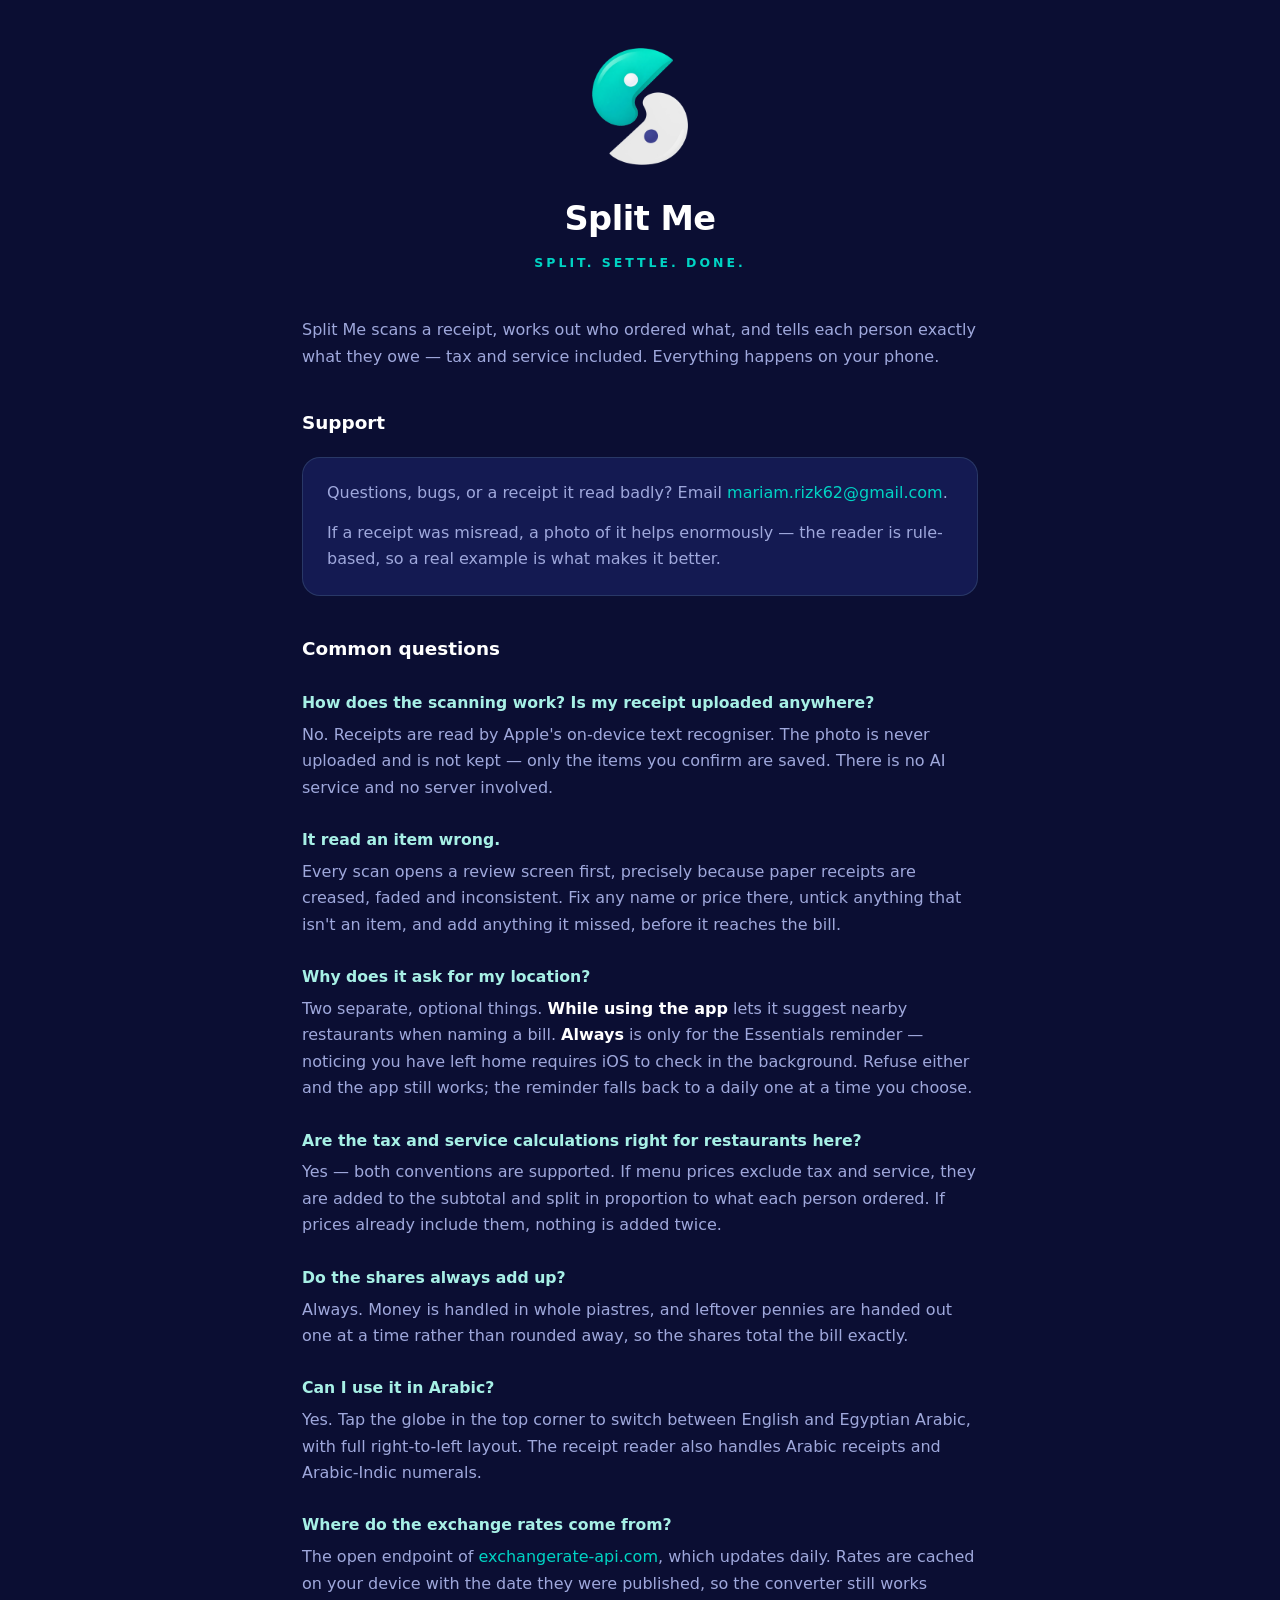
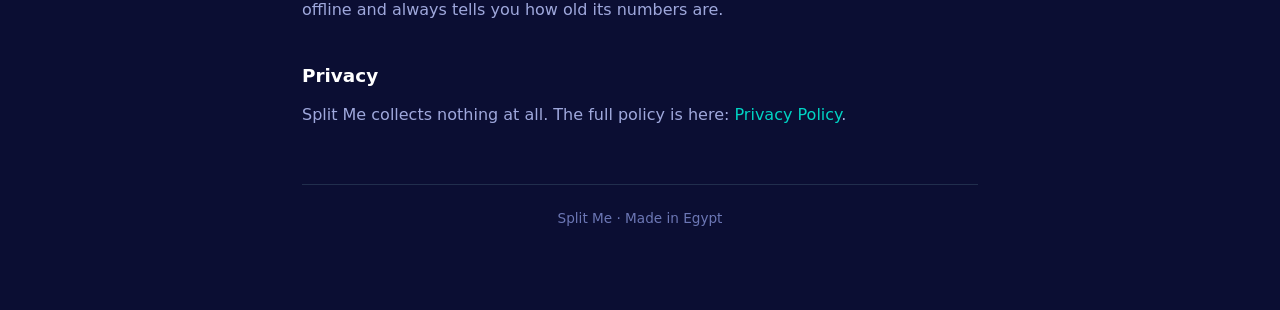
==== index.html @ 6c2bbd78 "Add Split Me support page and privacy policy Served at the repository root by GitHub Pages, providin" ====
<!doctype html>
<html lang="en">
<head>
<meta charset="utf-8">
<meta name="viewport" content="width=device-width, initial-scale=1">
<title>Split Me — Support</title>
<meta name="description" content="Support and help for Split Me, the receipt-scanning bill splitter.">
<link rel="icon" href="icon.png">
<link rel="stylesheet" href="style.css">
</head>
<body>
<div class="wrap">

  <header>
    <img src="logo.png" alt="Split Me">
    <h1>Split Me</h1>
    <p class="tagline">Split. Settle. Done.</p>
  </header>

  <p>Split Me scans a receipt, works out who ordered what, and tells each person
  exactly what they owe — tax and service included. Everything happens on your
  phone.</p>

  <h2>Support</h2>
  <div class="card">
    <p>Questions, bugs, or a receipt it read badly? Email
    <a href="mailto:mariam.rizk62@gmail.com">mariam.rizk62@gmail.com</a>.</p>
    <p>If a receipt was misread, a photo of it helps enormously — the reader is
    rule-based, so a real example is what makes it better.</p>
  </div>

  <h2>Common questions</h2>

  <h3>How does the scanning work? Is my receipt uploaded anywhere?</h3>
  <p>No. Receipts are read by Apple's on-device text recogniser. The photo is
  never uploaded and is not kept — only the items you confirm are saved. There is
  no AI service and no server involved.</p>

  <h3>It read an item wrong.</h3>
  <p>Every scan opens a review screen first, precisely because paper receipts are
  creased, faded and inconsistent. Fix any name or price there, untick anything
  that isn't an item, and add anything it missed, before it reaches the bill.</p>

  <h3>Why does it ask for my location?</h3>
  <p>Two separate, optional things. <strong>While using the app</strong> lets it
  suggest nearby restaurants when naming a bill. <strong>Always</strong> is only
  for the Essentials reminder — noticing you have left home requires iOS to check
  in the background. Refuse either and the app still works; the reminder falls
  back to a daily one at a time you choose.</p>

  <h3>Are the tax and service calculations right for restaurants here?</h3>
  <p>Yes — both conventions are supported. If menu prices exclude tax and
  service, they are added to the subtotal and split in proportion to what each
  person ordered. If prices already include them, nothing is added twice.</p>

  <h3>Do the shares always add up?</h3>
  <p>Always. Money is handled in whole piastres, and leftover pennies are handed
  out one at a time rather than rounded away, so the shares total the bill
  exactly.</p>

  <h3>Can I use it in Arabic?</h3>
  <p>Yes. Tap the globe in the top corner to switch between English and Egyptian
  Arabic, with full right-to-left layout. The receipt reader also handles Arabic
  receipts and Arabic-Indic numerals.</p>

  <h3>Where do the exchange rates come from?</h3>
  <p>The open endpoint of <a href="https://www.exchangerate-api.com">exchangerate-api.com</a>,
  which updates daily. Rates are cached on your device with the date they were
  published, so the converter still works offline and always tells you how old
  its numbers are.</p>

  <h2>Privacy</h2>
  <p>Split Me collects nothing at all. The full policy is here:
  <a href="privacy.html">Privacy Policy</a>.</p>

  <footer>
    Split Me · Made in Egypt
  </footer>

</div>
</body>
</html>
---- style.css ----
/* Split Me brand: navy ground, teal accent, mint highlights, coral for alerts. */
:root {
  --navy: #1a1f6b;
  --canvas: #0b0e33;
  --surface: #141a52;
  --teal: #00d4c4;
  --mint: #a7f0e6;
  --coral: #ff6b6b;
  --text: #ffffff;
  --muted: #9fa8dc;
  --faint: #6c77b5;
  --hairline: rgba(167, 240, 230, 0.14);
}
* { box-sizing: border-box; }
body {
  margin: 0;
  background: var(--canvas);
  color: var(--text);
  font: 16px/1.65 -apple-system, BlinkMacSystemFont, "Segoe UI", Inter, system-ui, sans-serif;
  -webkit-font-smoothing: antialiased;
}
.wrap { max-width: 720px; margin: 0 auto; padding: 48px 22px 80px; }
header { text-align: center; margin-bottom: 44px; }
header img { width: 96px; height: auto; }
h1 { font-size: 2.1rem; margin: 18px 0 6px; letter-spacing: -0.5px; }
.tagline {
  color: var(--teal); font-size: 0.78rem; font-weight: 600;
  letter-spacing: 3px; text-transform: uppercase; margin: 0;
}
h2 { font-size: 1.15rem; margin: 38px 0 10px; }
h3 { font-size: 0.98rem; margin: 26px 0 6px; color: var(--mint); }
p, li { color: var(--muted); }
p { margin: 0 0 14px; }
ul { padding-left: 20px; margin: 0 0 16px; }
li { margin-bottom: 7px; }
strong { color: var(--text); font-weight: 600; }
a { color: var(--teal); text-decoration: none; }
a:hover { text-decoration: underline; }
.card {
  background: var(--surface); border: 1px solid var(--hairline);
  border-radius: 18px; padding: 22px 24px; margin: 18px 0;
}
.card p:last-child, .card ul:last-child { margin-bottom: 0; }
.pill {
  display: inline-block; background: rgba(0, 212, 196, 0.16); color: var(--teal);
  border-radius: 999px; padding: 5px 13px; font-size: 0.78rem; font-weight: 600;
}
.notice {
  background: rgba(255, 107, 107, 0.12); border: 1px solid rgba(255, 107, 107, 0.35);
  border-radius: 14px; padding: 14px 18px; color: var(--text);
}
.notice p { color: var(--text); }
footer {
  margin-top: 56px; padding-top: 22px; border-top: 1px solid var(--hairline);
  color: var(--faint); font-size: 0.85rem; text-align: center;
}
.date { color: var(--faint); font-size: 0.85rem; }
@media (prefers-color-scheme: light) {
  /* The brand is dark-first; keep it dark rather than inventing a light theme. */
}
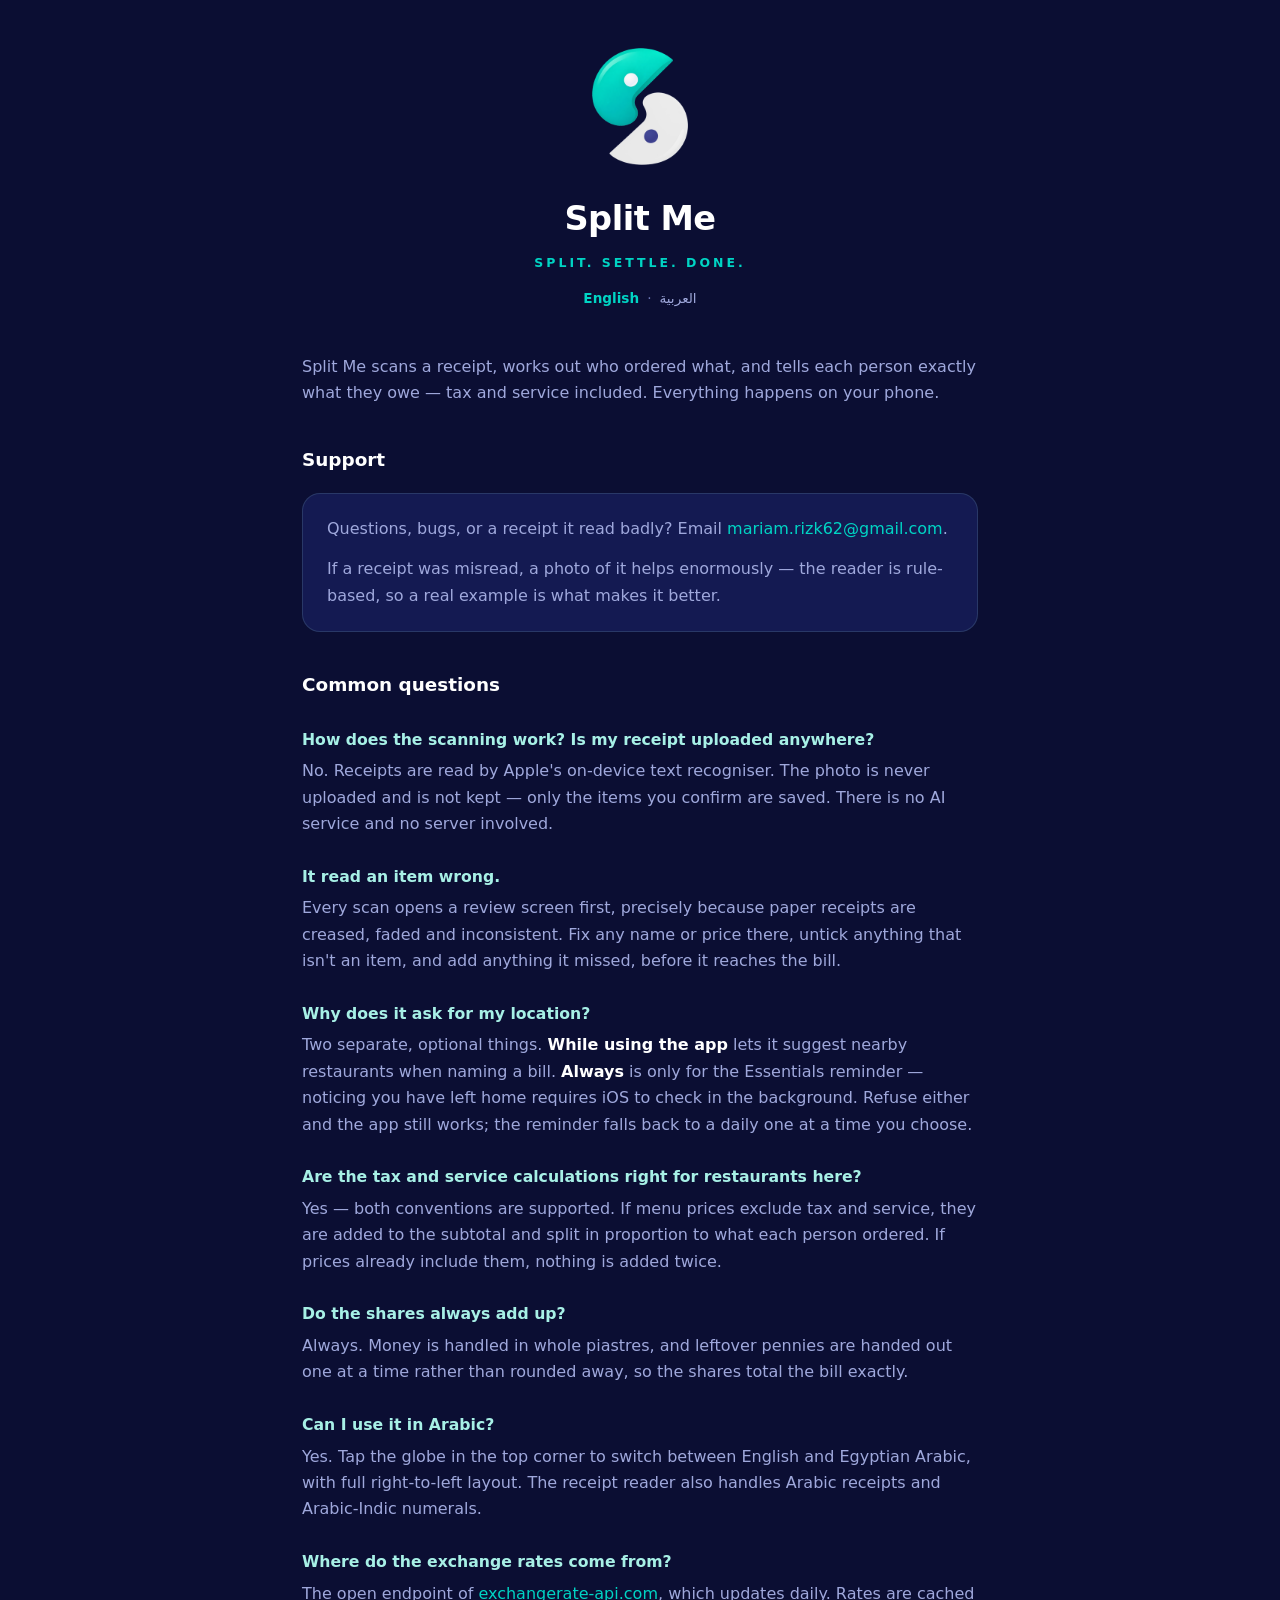
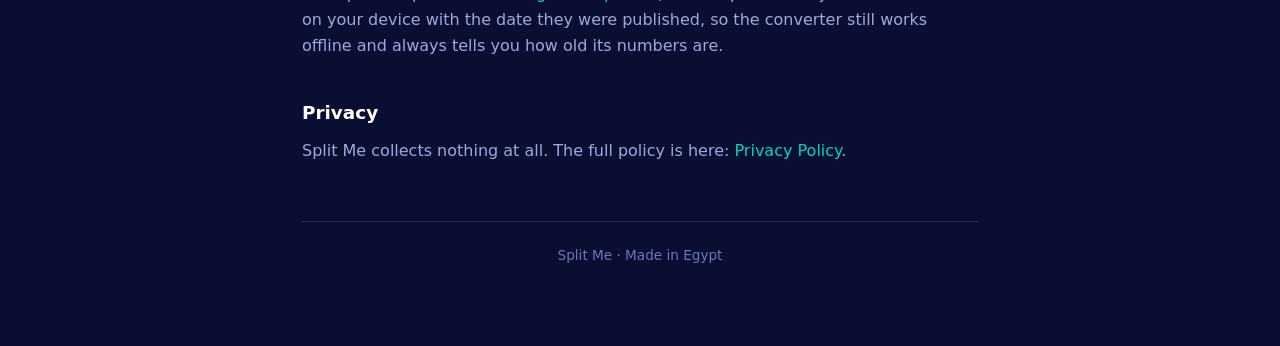
==== commit b31c0cb0: "Add Arabic support and privacy pages The app ships in Egyptian Arabic with full right-to-left layout" ====
--- a/index.html
+++ b/index.html
@@ -15,6 +15,7 @@
     <img src="logo.png" alt="Split Me">
     <h1>Split Me</h1>
     <p class="tagline">Split. Settle. Done.</p>
+    <p class="langs"><a class="on" href="index.html">English</a><span>·</span><a href="index-ar.html">العربية</a></p>
   </header>
 
   <p>Split Me scans a receipt, works out who ordered what, and tells each person
--- a/style.css
+++ b/style.css
@@ -31,7 +31,7 @@
 h3 { font-size: 0.98rem; margin: 26px 0 6px; color: var(--mint); }
 p, li { color: var(--muted); }
 p { margin: 0 0 14px; }
-ul { padding-left: 20px; margin: 0 0 16px; }
+ul { padding-inline-start: 20px; margin: 0 0 16px; }
 li { margin-bottom: 7px; }
 strong { color: var(--text); font-weight: 600; }
 a { color: var(--teal); text-decoration: none; }
@@ -58,3 +58,20 @@
 @media (prefers-color-scheme: light) {
   /* The brand is dark-first; keep it dark rather than inventing a light theme. */
 }
+
+/* Arabic: taller lines, and no letter-spacing anywhere — spacing breaks the
+   cursive joins between Arabic letters. */
+[dir="rtl"] body,
+body[dir="rtl"] {
+  font-family: -apple-system, BlinkMacSystemFont, "SF Arabic", "Segoe UI",
+               "Noto Naskh Arabic", "Geeza Pro", Tahoma, sans-serif;
+  line-height: 1.9;
+}
+[dir="rtl"] .tagline { letter-spacing: normal; }
+[dir="rtl"] h1 { letter-spacing: normal; }
+
+/* Language switch */
+.langs { text-align: center; margin-top: 14px; font-size: 0.85rem; }
+.langs a { color: var(--muted); }
+.langs a.on { color: var(--teal); font-weight: 600; }
+.langs span { color: var(--faint); margin: 0 8px; }
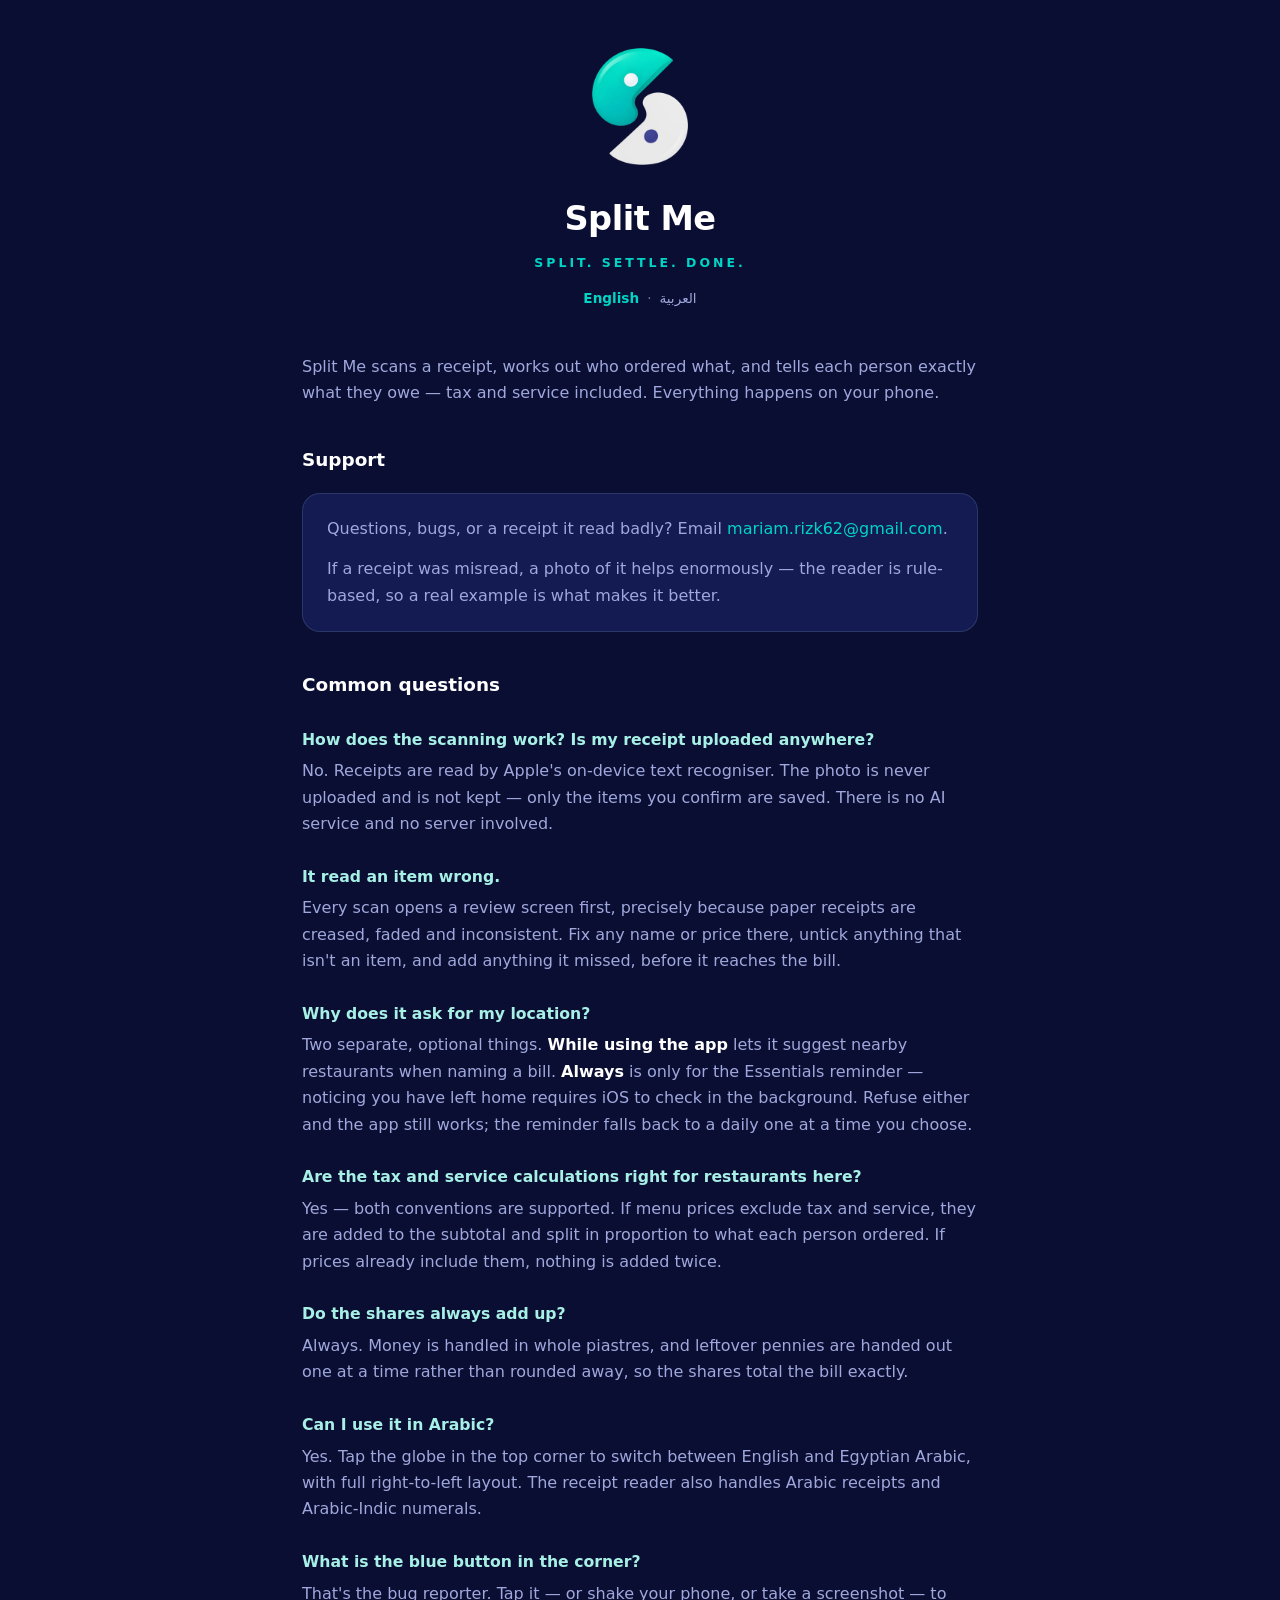
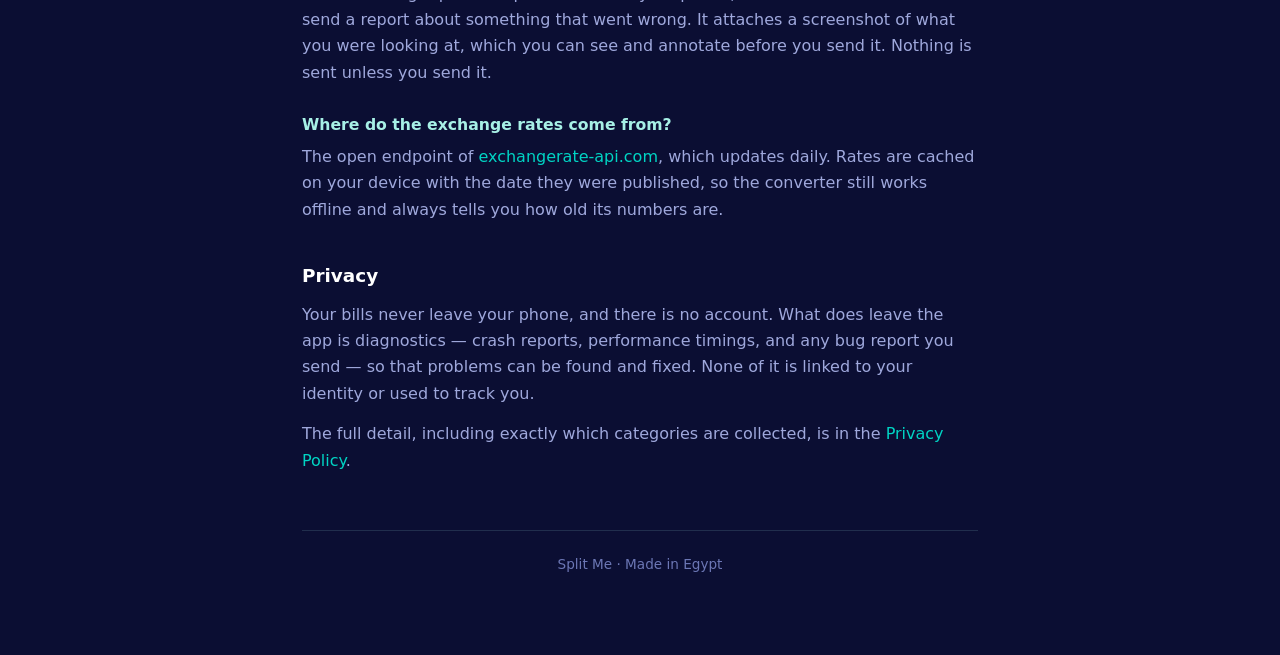
==== commit f836367f: "Correct the support pages for diagnostics and the bug reporter Both index pages still told people th" ====
--- a/index.html
+++ b/index.html
@@ -64,6 +64,12 @@
   Arabic, with full right-to-left layout. The receipt reader also handles Arabic
   receipts and Arabic-Indic numerals.</p>
 
+  <h3>What is the blue button in the corner?</h3>
+  <p>That's the bug reporter. Tap it — or shake your phone, or take a
+  screenshot — to send a report about something that went wrong. It attaches a
+  screenshot of what you were looking at, which you can see and annotate before
+  you send it. Nothing is sent unless you send it.</p>
+
   <h3>Where do the exchange rates come from?</h3>
   <p>The open endpoint of <a href="https://www.exchangerate-api.com">exchangerate-api.com</a>,
   which updates daily. Rates are cached on your device with the date they were
@@ -71,8 +77,12 @@
   its numbers are.</p>
 
   <h2>Privacy</h2>
-  <p>Split Me collects nothing at all. The full policy is here:
-  <a href="privacy.html">Privacy Policy</a>.</p>
+  <p>Your bills never leave your phone, and there is no account. What does
+  leave the app is diagnostics — crash reports, performance timings, and any bug
+  report you send — so that problems can be found and fixed. None of it is
+  linked to your identity or used to track you.</p>
+  <p>The full detail, including exactly which categories are collected, is in
+  the <a href="privacy.html">Privacy Policy</a>.</p>
 
   <footer>
     Split Me · Made in Egypt
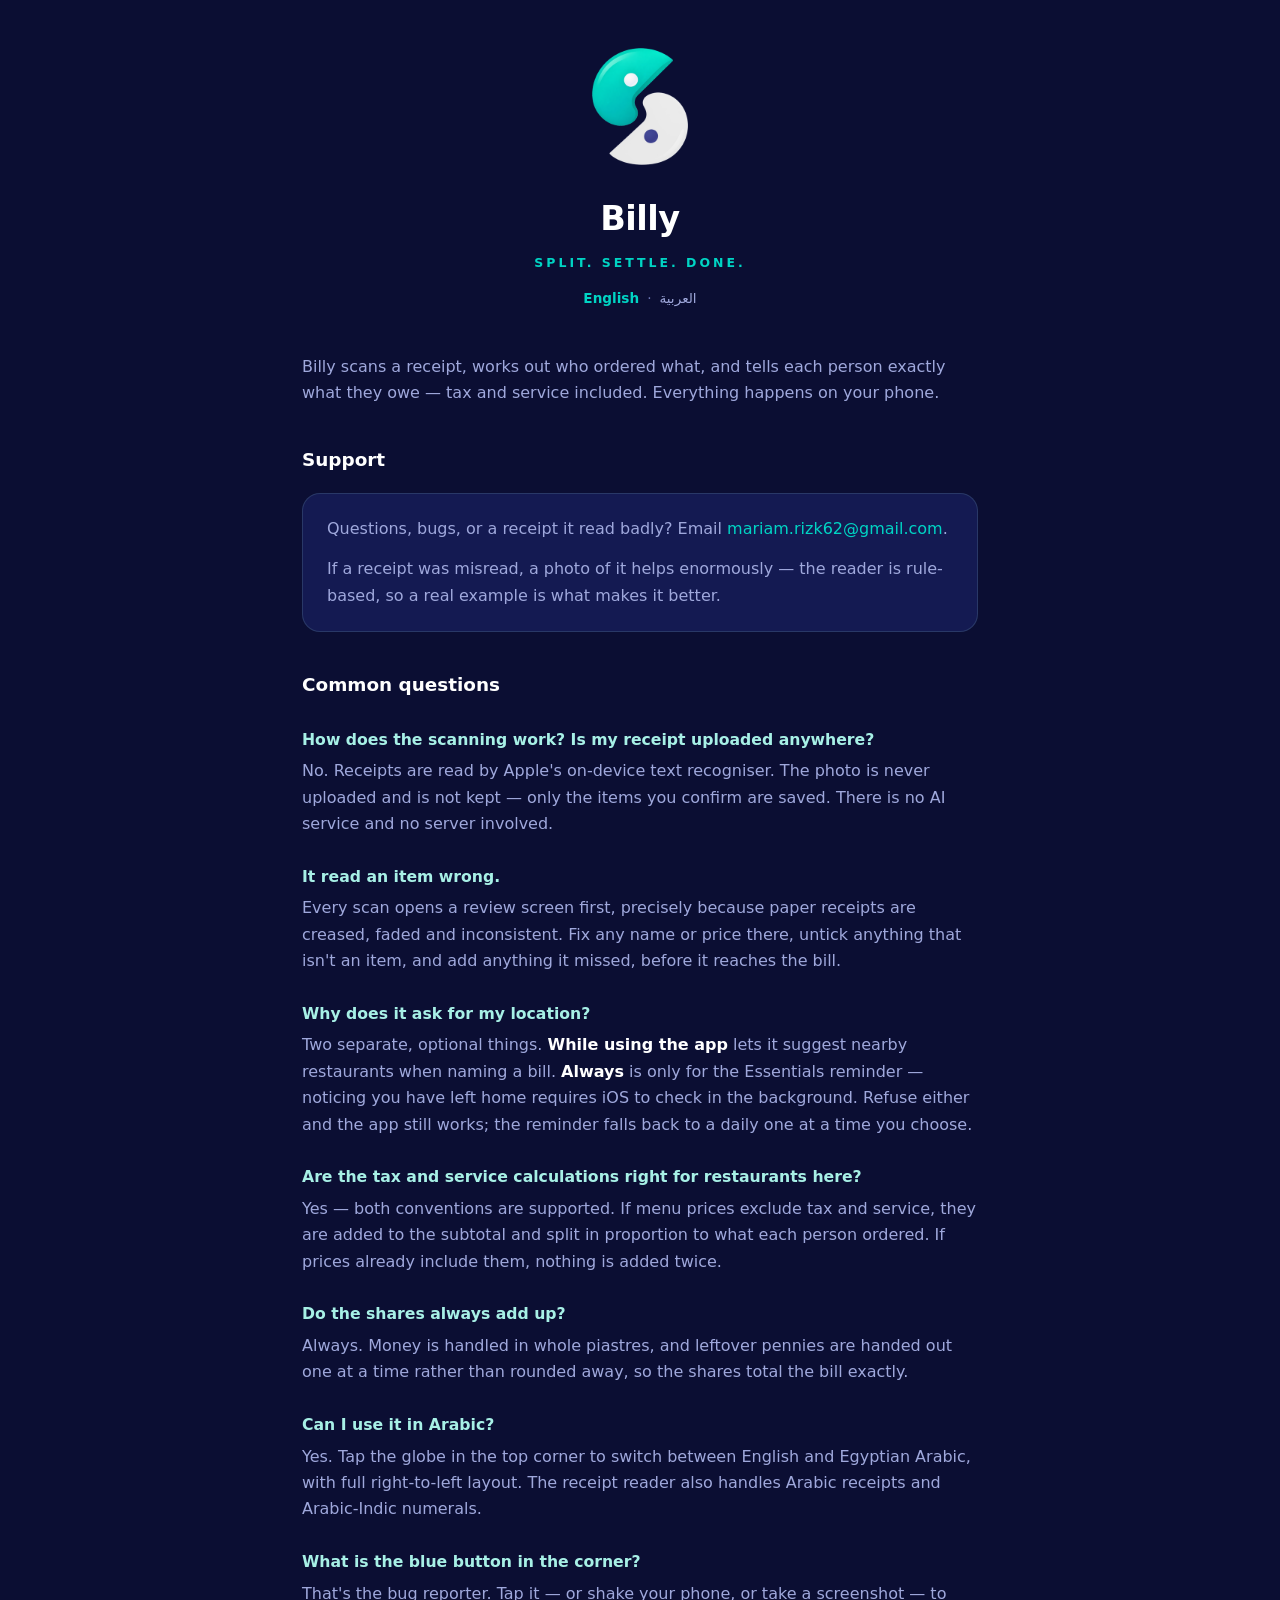
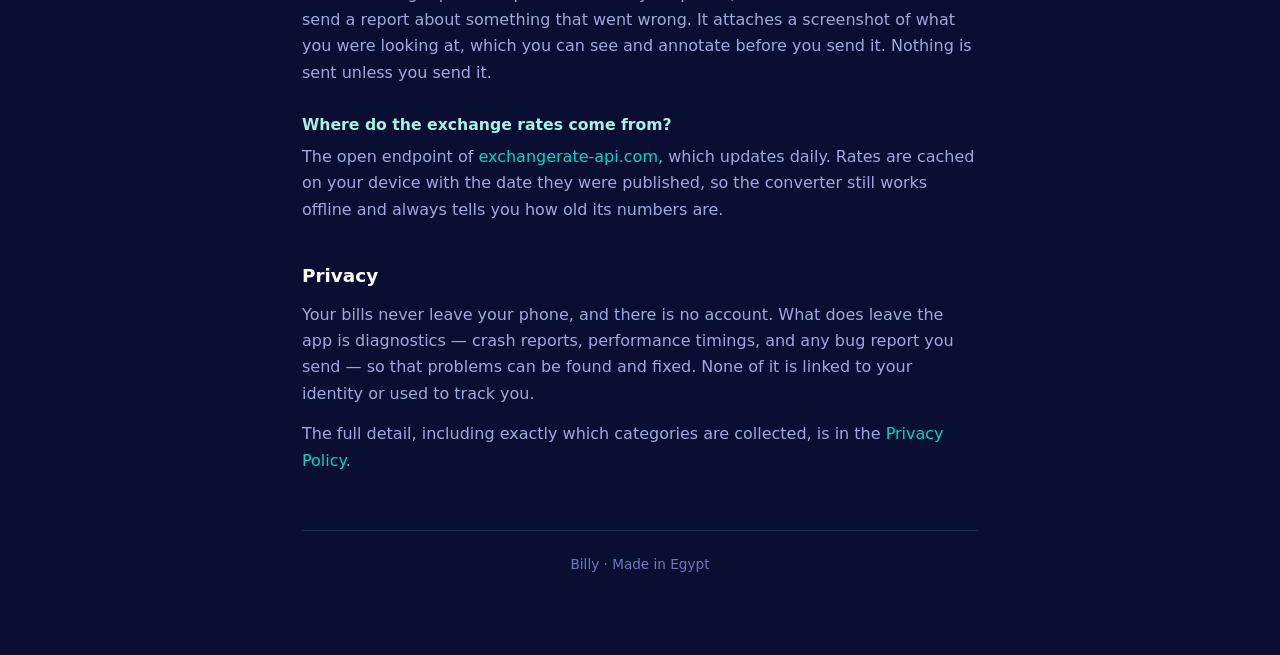
==== commit 5ef9153a: "Rename the app to Billy Every user-facing occurrence across both languages: page titles, meta descri" ====
--- a/index.html
+++ b/index.html
@@ -3,8 +3,8 @@
 <head>
 <meta charset="utf-8">
 <meta name="viewport" content="width=device-width, initial-scale=1">
-<title>Split Me — Support</title>
-<meta name="description" content="Support and help for Split Me, the receipt-scanning bill splitter.">
+<title>Billy — Support</title>
+<meta name="description" content="Support and help for Billy, the receipt-scanning bill splitter.">
 <link rel="icon" href="icon.png">
 <link rel="stylesheet" href="style.css">
 </head>
@@ -12,13 +12,13 @@
 <div class="wrap">
 
   <header>
-    <img src="logo.png" alt="Split Me">
-    <h1>Split Me</h1>
+    <img src="logo.png" alt="Billy">
+    <h1>Billy</h1>
     <p class="tagline">Split. Settle. Done.</p>
     <p class="langs"><a class="on" href="index.html">English</a><span>·</span><a href="index-ar.html">العربية</a></p>
   </header>
 
-  <p>Split Me scans a receipt, works out who ordered what, and tells each person
+  <p>Billy scans a receipt, works out who ordered what, and tells each person
   exactly what they owe — tax and service included. Everything happens on your
   phone.</p>
 
@@ -85,7 +85,7 @@
   the <a href="privacy.html">Privacy Policy</a>.</p>
 
   <footer>
-    Split Me · Made in Egypt
+    Billy · Made in Egypt
   </footer>
 
 </div>
